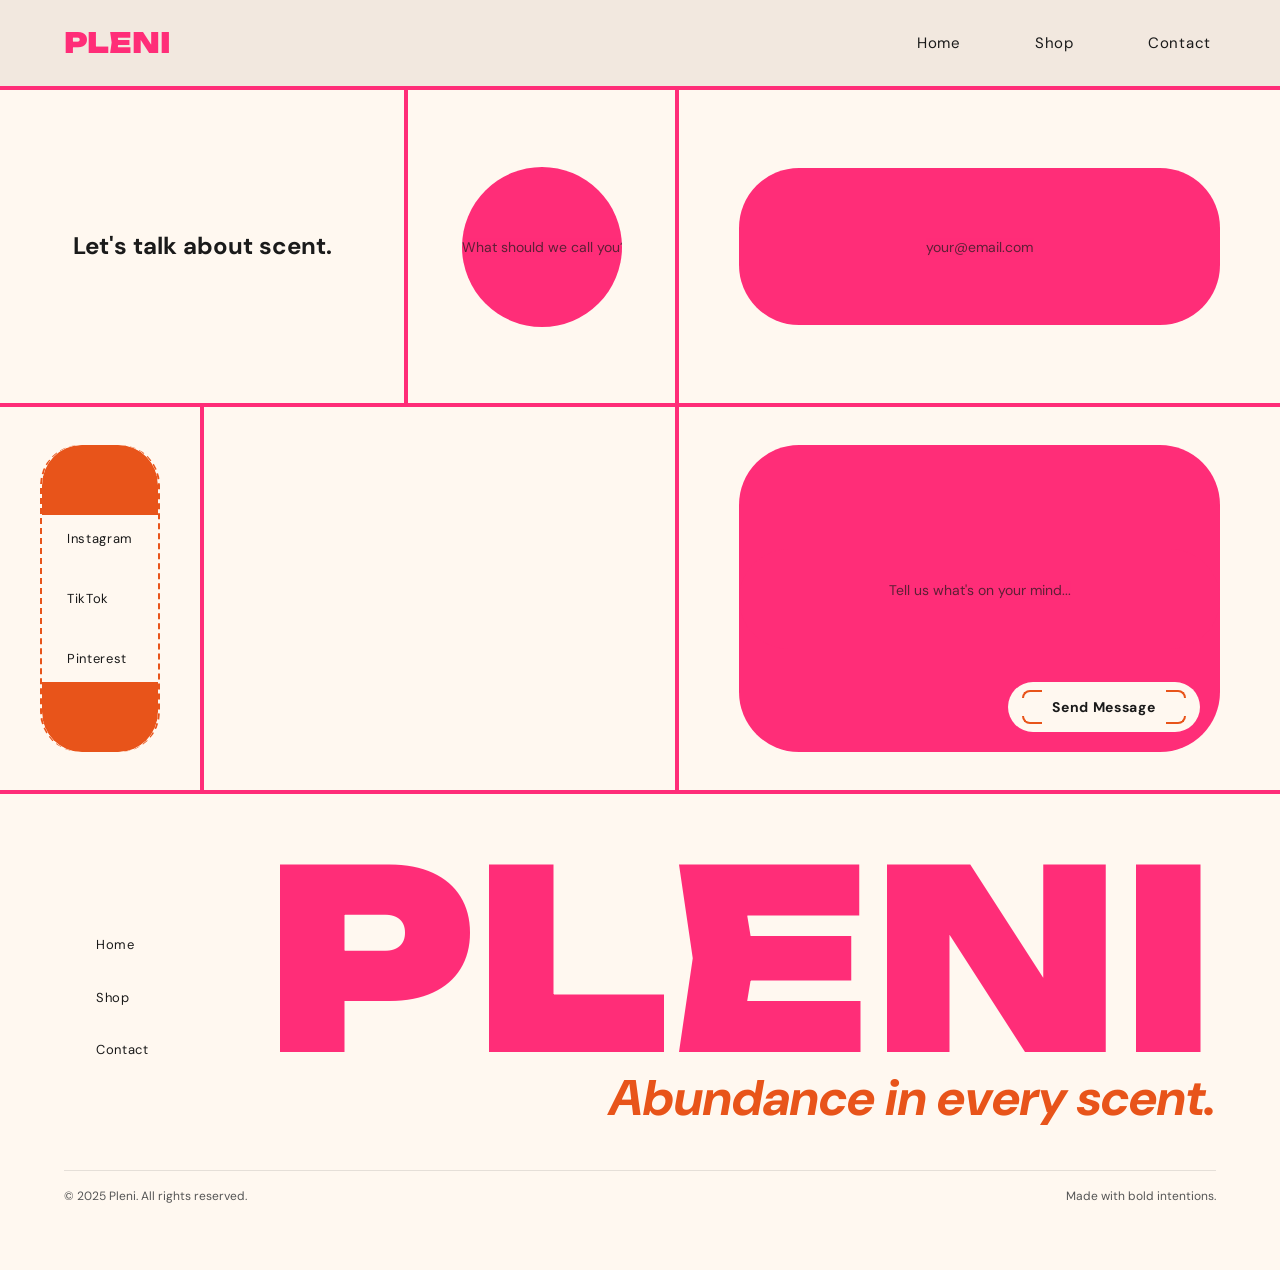
==== contact.html @ 1516bf95 "optimization fixes" ====
<!DOCTYPE html>
<html lang="en">
<head>
    <meta charset="UTF-8">
    <meta name="viewport" content="width=device-width, initial-scale=1.0">
    <title>Contact Page</title>
    <link rel="preload" href="/styles.css" as="style" onload="this.rel='stylesheet'">
    <link rel="preconnect" href="https://fonts.googleapis.com">
    <link rel="preconnect" href="https://fonts.gstatic.com" crossorigin>
    <link rel="stylesheet"
        href="https://fonts.googleapis.com/css2?family=Unbounded:wght@400;700;900&family=DM+Sans:wght@300;400;500;800&display=swap"
        media="print"
        onload="this.media='all'">
    <noscript>
        <link rel="stylesheet" href="https://fonts.googleapis.com/css2?family=Unbounded:wght@400;700;900&family=DM+Sans:wght@300;400;500;800&display=swap">
    </noscript>
</head>
<body>
    <nav class="navbar">
        <a href="#" class="nav__logo">PLENI</a>

        <ul class="nav__links">
            <li><a href="index.html" class="nav__link">
                    <span class="text-hover">Home</span>
                    <span class="text-original">Home</span>
                </a></li>
            <li><a href="shop.html" class="nav__link">
                    <span class="text-hover">Shop</span>
                    <span class="text-original">Shop</span>
                </a></li>
            <li><a href="contact.html" class="nav__link">
                    <span class="text-hover">Contact</span>
                    <span class="text-original">Contact</span>
                </a></li>
        </ul>
    </nav>

    <section class="contact-section" id="contact">
        <form class="form-grid">
            <h2 class="contact__title contact-grid-item">Let's talk about scent.</h2>
            <div class="form__group contact-grid-item" id="form-name">
                <input type="text" id="name" class="form__input" placeholder="What should we call you?" required>
            </div>

            <div class="form__group contact-grid-item" id="form-email">
                <input type="email" id="email" class="form__input" placeholder="your@email.com" required>
            </div>
            <div class="form__group contact-grid-item" id="form-message">
                <div class="contact-message-container">
                    <textarea id="message" class="form__textarea" placeholder="Tell us what's on your mind..." rows="5"
                        required></textarea>
                    <div class="btn-wrap">
                        <button type="submit" class="btn btn-primary">Send Message</button>
                        <span class="corner top-left"></span>
                        <span class="corner top-right"></span>
                        <span class="corner bottom-left"></span>
                        <span class="corner bottom-right"></span>
                    </div>
                </div>
            </div>

            <div class="contact-social contact-grid-item">
                <div class="social-links-container">
                    <div class="social-cap-top"></div>
                    <div class="social-links">
                        <a href="#" class="social-link">Instagram</a>
                        <a href="#" class="social-link">TikTok</a>
                        <a href="#" class="social-link">Pinterest</a>
                    </div>
                </div>
            </div>

            <div class="contact-extra extra2">

            </div>

        </form>
    </section>

    <footer id="footer">
        <div class="footer__inner">
            <div class="footer__links">
                <nav class="footer__nav">
                    <a href="index.html" class="footer__link">Home</a>
                    <a href="shop.html" class="footer__link">Shop</a>
                    <a href="contact.html" class="footer__link">Contact</a>
                </nav>

            </div>
            <div class="footer__logo-block">
                <div class="footer__logo">PLENI</div>
                <p class="footer__tagline">Abundance in every scent.</p>
            </div>
        </div>
        <div class="footer__bottom">
            <p class="footer__copy">© 2025 Pleni. All rights reserved.</p>
            <p class="footer__copy">Made with bold intentions.</p>
        </div>
    </footer>
    <script src="script.js"></script>
</body>
</html>
---- styles.css ----
/* variables */

:root {
  --primary-color: #FF2D78;
  /* buttons, highlights, accents */
  --secondary-color: #E8541A;
  /* eyebrow labels, hover states */
  --page-background: #FFF8F0;
  /* main site background */
  --page-background-alt: #F2E8DF;
  --white: #FFFFFF;
  --black: #000000;
  --body-text: #1A1A1A;
  /* all main text */
  --muted-text: #555555;
  /* subtitles, captions, placeholders */
  --heading-font: 'Unbounded', sans-serif;
  /* all headings and titles */
  --body-font: 'DM Sans', sans-serif;
  /* body text, labels, buttons */
  --spacing-sm: 16px;
  /* small gaps */
  --spacing-md: 32px;
  /* medium gaps */
  --spacing-lg: 64px;
  /* section padding */
  --spacing-xl: 120px;
  /* large section padding */
  --border: 4px solid var(--primary-color);
  /* consistent border style */
}

/* Reset and base styles */

*,
*::before,
*::after {
  margin: 0;
  padding: 0;
  box-sizing: border-box;
}

html,
body {
  overflow-x: hidden;
  max-width: 100%;
  -ms-overflow-style: none;
  scrollbar-width: none;
}

html {
  font-size: 16px;
  background-color: var(--page-background);
  color: var(--body-text);
  font-family: var(--body-font);
  line-height: 1.6;
  user-select: none;
  scroll-behavior: smooth;
}

body::-webkit-scrollbar { 
    display: none; 
}


/* Global styles */

.btn {
  font-family: var(--body-font);
  font-size: 14px;
  font-weight: 700;
  letter-spacing: 0.05em;
  border: none;
  cursor: pointer;
  transition: opacity 0.3s ease;
  border-radius: 2px;
  text-decoration: none;
  box-sizing: border-box;
  padding: 16px 36px;
  text-align: center;
}

.btn--primary {
  background-color: var(--primary-color);
  color: #ffffff;
}

.btn--ghost {
  background-color: transparent;
  color: var(--body-text);
  border: 2px solid var(--body-text);
}

.btn--primary:hover {
  color: var(--primary-color);
  background-color: var(--black);
}

.btn--ghost:hover {
  color: var(--secondary-color);
  border-color: var(--secondary-color);
}

/* Navbar styles */

.navbar {
  display: flex;
  align-items: center;
  justify-content: space-between;
  padding: var(--spacing-sm) var(--spacing-lg);
  position: fixed;
  top: 0;
  left: 0;
  width: 100%;
  background-color: var(--page-background);
  border-bottom: var(--border);
  z-index: 100;
  background-color: var(--page-background-alt);
}

.nav__links {
  display: flex;
  list-style: none;
  gap: var(--spacing-lg);
}

.nav__links li {
  display: flex;
}

.nav__link {
  font-family: var(--body-font);
  font-size: 15px;
  color: var(--body-text);
  text-decoration: none;
  letter-spacing: 0.05em;
  position: relative;
  overflow: hidden;
  display: inline-block;
  padding: 15px 5px 0 5px;
  margin-bottom: 15px;
}

.nav__link .text-original {
  display: block;
  transition: transform 0.3s ease;
}

.nav__link .text-hover {
  display: block;
  position: absolute;
  top: 5;
  left: 5px;
  transform: translateY(-200%);
  transition: transform 0.3s ease;
  font-weight: 800;
  color: var(--primary-color);
}

.nav__link:hover .text-original {
  transform: translateY(300%);
}

.nav__link:hover .text-hover {
  transform: translateY(0);
}

@keyframes shrinkLogo {
  from {
    font-size: 300px;
  }

  to {
    font-size: 28px;
  }
}

.nav__logo-home {
  font-family: var(--heading-font);
  font-weight: 900;
  color: var(--primary-color);
  text-decoration: none;
  line-height: 1;
  animation: shrinkLogo linear;
  animation-timeline: scroll();
  animation-range: 0px 272px;
  font-size: 28px;
}

.nav__logo {
  font-family: var(--heading-font);
  font-weight: 900;
  color: var(--primary-color);
  text-decoration: none;
  line-height: 1;
  font-size: 28px;
}

/* ======================================
    Home Page
======================================*/

/* hero section */

.hero-section {
  margin-top: 334px;
  height: 100vh;
  width: 100%;
  margin-left: auto;
  margin-right: auto;
  display: flex;
  align-items: flex-end;
  justify-content: space-around;
  scroll-margin-top: 400px;
  border-bottom: var(--border);
  position: relative;
}

.hero-section::before {
  content: '';
  position: absolute;
  top: 0;
  left: 0;
  right: 0;
  bottom: 0;
  background-image: url(/images/home-hero.jpeg);
  background-size: cover;
  background-position: center;
  filter: grayscale(100%);
  z-index: -1;
}

/* hero primary content */

.hero__text {
  display: flex;
  flex-direction: column;
  justify-content: center;
  gap: var(--spacing-sm);
  padding: var(--spacing-md);
  margin-bottom: var(--spacing-md);
}

.hero__title {
  font-family: var(--heading-font);
  font-weight: 400;
  font-size: 120px;
  color: var(--primary-color);
  line-height: 110%;
  margin-bottom: -10px;
  letter-spacing: -0.02em;
  opacity: 0;
  transform: translateY(30px);
  will-change: opacity, transform;
}

.hero-title-span {
  font-weight: 900;
}

.hero__subtitle {
  font-family: var(--body-font);
  font-size: 20px;
  color: var(--secondary-color);
  margin-bottom: 20px;
  line-height: 1.7;
  max-width: 450px;
  margin-top:50px;
}

.hero-button {
  margin-bottom: 100px;
  margin-left: -200px;
}

.hero-button .btn--primary {
  padding: 20px var(--spacing-lg);
  font-size: 24px;
  font-family: var(--heading-font);
  font-weight: 300;
  font-style: italic;
}

/* about section */

.about-section {
  display: flex;
  align-items: center;
  justify-content: space-between;
  border-bottom: var(--border);
  scroll-margin-top: 110px;
  padding: 100px 0;
  width: 100%;
  background-image: url(/images/about.webp);
  background-size: cover;
  background-position: center;
}

.about__visual {
  display: flex;
  align-items: stretch;
}

.about-side {
  display: flex;
  flex-direction: column;
  align-items: center;
  justify-content: center;
  padding: var(--spacing-md);
  border-top: var(--border);
  border-bottom: var(--border);
  border-right: var(--border);
  background-color: var(--page-background-alt);
}

.about-side__title {
  font-family: var(--heading-font);
  font-size: 64px;
  font-weight: 700;
  color: var(--primary-color);
  writing-mode: vertical-rl;
}



.about__content {
  display: flex;
  flex-direction: column;
  gap: var(--spacing-md);
  height: 600px;
  width: 700px;
  border-top: var(--border);
  border-bottom: var(--border);
  border-left: var(--border);
  padding-left: var(--spacing-lg);
  padding-top: var(--spacing-md);
  background-color: var(--page-background-alt);
}

.section__eyebrow {
  font-family: var(--body-font);
  font-size: 13px;
  color: var(--secondary-color);
  text-transform: uppercase;
  letter-spacing: 0.15em;
}

.about__title {
  font-family: var(--heading-font);
  font-size: 42px;
  font-weight: 700;
  color: var(--primary-color);
  line-height: 1.1;
  max-width: 500px;
}

.about__body {
  font-family: var(--body-font);
  font-size: 16px;
  color: var(--muted-text);
  line-height: 1.7;
  max-width: 480px;
}

.about__content :nth-child(3) {
  margin-bottom: -20px;
}

.about__body+.about__body {
  padding-top: var(--spacing-sm);
  border-top: 1px solid rgba(0, 0, 0, 0.06);
}


.about__values {
  list-style: none;
  display: flex;
  flex-direction: column;
  gap: var(--spacing-sm);
  margin-top: var(--spacing-sm);
}

.about__values li {
  font-family: var(--body-font);
  font-size: 15px;
  font-weight: 700;
  color: var(--body-text);
  text-transform: uppercase;
  letter-spacing: 0.1em;
  padding-left: var(--spacing-sm);
  border-left: 3px solid var(--primary-color);
}

/* separator */

.separator-lines {
  background-color: var(--page-background);
  background-size: 125% 100%;
  /* #DO NOT CHANGE A SINGLE DIGIT */
  width: 100%;
  height: 150px;
  background-image: repeating-linear-gradient(45deg,
      var(--secondary-color),
      var(--secondary-color) 1px,
      transparent 1px,
      transparent 12px);
  border-top: none;
  border-bottom: var(--border);
}

/* ═══════════════════════════════════════
   SUBSCRIBE
═══════════════════════════════════════ */

.subscribe-section {
  background-color: var(--page-background);
  padding: var(--spacing-xl) var(--spacing-lg);
  height: min-content;
}

.subscribe-inner {
  width: 900px;
  height: min-content;
  margin: 0 auto;
  border: var(--border);
  padding: var(--spacing-md) var(--spacing-lg);
  background-color: var(--white);
  text-align: center;
  display: flex;
  flex-direction: column;
  gap: var(--spacing-md);
}

.subscribe-title {
  font-family: var(--heading-font);
  font-size: 48px;
  font-weight: 900;
  color: var(--primary-color);
  text-transform: uppercase;
  letter-spacing: -0.02em;
  margin-bottom: -35px;
}

.subscribe-subtitle {
  font-family: var(--body-font);
  font-size: 13px;
  color: var(--secondary-color);
  text-transform: uppercase;
  letter-spacing: 0.15em;
  font-weight: 700;
  margin-bottom: 10px;  
}

.subscribe-form {
  display: flex;
}

.subscribe-input {
  flex: 1;
  background-color: var(--page-background);
  border: var(--border);
  border-right: none;
  padding: 20px var(--spacing-md);
  font-family: var(--heading-font);
  font-size: 16px;
  color: var(--primary-color);
  outline: none;
}

.subscribe-input::placeholder {
  color: var(--primary-color);
  opacity: 0.3;
}

.subscribe-form .btn--primary {
  padding: 20px var(--spacing-lg);
  font-size: 24px;
  font-family: var(--heading-font);
  font-weight: 300;
  font-style: italic;
}
.subscribe-form .btn--primary:hover{
  background-color: var(--secondary-color);
  color: var(--white);
}
/* footer */

footer {
  border-top: var(--border);
  padding: var(--spacing-lg);
}

.footer__inner {
  display: flex;
  justify-content: space-between;
  align-items: center;
}

.footer__logo-block {
  text-align: right;
}

.footer__logo {
  font-family: var(--heading-font);
  font-size: 250px;
  font-weight: 900;
  color: var(--primary-color);
  line-height: 0.8;
}

.footer__tagline {
  font-family: var(--body-font);
  font-size: 50px;
  color: var(--secondary-color);
  font-style: italic;
  font-weight: 800;
}

.footer__links {
  display: flex;
  gap: var(--spacing-xl);
  align-items: flex-start;
}

.footer__nav {
  display: flex;
  flex-direction: column;
  gap: var(--spacing-md);
  margin-left: var(--spacing-md);
}

.footer__link {
  font-family: var(--body-font);
  font-size: 13px;
  color: var(--body-text);
  text-decoration: none;
  letter-spacing: 0.05em;
  transition: color 0.3s ease;
}

.footer__link:hover {
  color: var(--secondary-color);
}

.footer__bottom {
  display: flex;
  justify-content: space-between;
  margin-top: var(--spacing-md);
  padding-top: var(--spacing-sm);
  border-top: 1px solid rgba(0, 0, 0, 0.1);
}

.footer__copy {
  font-family: var(--body-font);
  font-size: 12px;
  color: var(--muted-text);
}

/* ======================================
    Shop Page
======================================*/

/* shop hero section */

.shop-hero {
  height: 100vh;
  width: 100%;
  background-image: url('images/shop-hero.png');
  background-size: cover;
  background-position: center;
  display: flex;
  align-items: flex-end;
  justify-content: left;
  border-bottom: var(--border);
}


.shop-hero-text {
  font-family: var(--heading-font);
  font-size: 160px;
  font-weight: 900;
  color: var(--white);
  text-transform: uppercase;
  letter-spacing: -0.02em;
  line-height: 1em;
  margin: var(--spacing-lg);
}




/* ======================================
    Contact Page 
======================================*/


/* contact section */

.contact-section {
  height: 700px;
  scroll-margin-top: 110px;
  margin-top: 90px;
}

.form-grid {
  display: grid;
  grid-template-columns: 3fr 3fr 4fr 9fr;
  grid-template-rows: 9fr 11fr;
  height: 700px;
  background-color: var(--primary-color);
  gap: 4px;
}

.contact-grid-item {
  background-color: var(--page-background);
  display: flex;
  justify-content: center;
  align-items: center;
}

.contact__title {
  grid-column: 1 / 3;
}

#form-message {
  grid-column: 4;
  display: flex;
  flex-direction: column;
  align-items: center;
  justify-content: center;
  background-color: var(--page-background);
}

.contact-message-container {
  display: flex;
  flex-direction: column;
  align-items: flex-end;
  justify-content: center;
  background-color: var(--primary-color);
  width: 80%;
  height: 80%;
  border-radius: 60px;
  position: relative;
}

.form__input {
  background-color: var(--primary-color);
  border-radius: 50%;
  width: 60%;
  height: auto;
  aspect-ratio: 1 / 1;
  padding: 0;
  border: none;
  font-family: var(--body-font);
  font-size: 14px;
  color: var(--body-text);
  text-align: center;
  display: flex;
  align-items: center;
  justify-content: center;
}

.form__input::placeholder {
  color: var(--body-text);
  opacity: 0.7;
}

#email.form__input {
  width: 80%;
  height: 50%;
  aspect-ratio: unset;
  border-radius: 60px;
}

.form__input:-webkit-autofill,
.form__input:-webkit-autofill:hover,
.form__input:-webkit-autofill:focus {
  -webkit-box-shadow: 0 0 0px 1000px var(--primary-color) inset;
  -webkit-text-fill-color: var(--body-text);
}

.form__textarea {
  background-color: var(--primary-color);
  border-radius: 60px;
  width: 100%;
  height: 100px;
  border: none;
  font-family: var(--body-font);
  font-size: 14px;
  color: var(--body-text);
  text-align: center;
  padding: var(--spacing-md);
  resize: none;
  text-align: center;
}


.form__textarea::placeholder {
  color: var(--body-text);
  opacity: 0.7;
}

.form__textarea:-webkit-autofill,
.form__textarea:-webkit-autofill:hover,
.form__textarea:-webkit-autofill:focus {
  -webkit-box-shadow: 0 0 0px 1000px var(--primary-color) inset;
  -webkit-text-fill-color: var(--body-text);
}

.form__textarea:focus,
.form__input:focus {
  outline: none;
}

.contact-message-container .btn {
  background-color: var(--page-background);
  color: var(--body-text);
  border-radius: 60px;
  width: 100%;
}

.contact-message-container .btn:hover {
  opacity: 1;
}

.btn-wrap {
  position: relative;
  display: inline-block;
  bottom: 20px;
  right: 20px;
  position: absolute;
  width: 40%;
  border-radius: 60px;
}

.btn-wrap .corner {
  position: absolute;
  width: 20px;
  height: 8px;
  transition: all 0.3s ease;
}

.btn-wrap .top-left {
  top: 8px;
  left: 14px;
  border-top: 2px solid var(--secondary-color);
  border-left: 2px solid var(--secondary-color);
}

.btn-wrap .top-right {
  top: 8px;
  right: 14px;
  border-top: 2px solid var(--secondary-color);
  border-right: 2px solid var(--secondary-color);
}

.btn-wrap .bottom-left {
  bottom: 8px;
  left: 14px;
  border-bottom: 2px solid var(--secondary-color);
  border-left: 2px solid var(--secondary-color);
}

.btn-wrap .bottom-right {
  bottom: 8px;
  right: 14px;
  border-bottom: 2px solid var(--secondary-color);
  border-right: 2px solid var(--secondary-color);
}

.btn-wrap .top-left {
  border-radius: 60px 0 0 0;
}

.btn-wrap .top-right {
  border-radius: 0 60px 0 0;
}

.btn-wrap .bottom-left {
  border-radius: 0 0 0 60px;
}

.btn-wrap .bottom-right {
  border-radius: 0 0 60px 0;
}

.btn-wrap:hover .corner {
  width: 50px;
  height: 12px;
}

.contact-social {
  grid-area: 2 / 1 / 3 / 2;
}

.social-links-container {
  border-right: 2px dashed var(--secondary-color);
  border-left: 2px dashed var(--secondary-color);
  border-radius: 40px;
  width: 60%;
  height: 80%;
  display: flex;
  justify-content: center;
  align-items: center;
  position: relative;
  overflow: hidden;
}


.social-links-container::before {
  content: '';
  position: absolute;
  top: 0;
  left: 0;
  width: 100%;
  height: 70px;
  background-color: var(--secondary-color);
  border-radius: 40px 40px 0 0;
}

.social-links-container::after {
  content: '';
  position: absolute;
  bottom: 0;
  left: 0;
  width: 100%;
  height: 70px;
  background-color: var(--secondary-color);
  border-radius: 0 0 40px 40px;
}

.social-links {
  display: flex;
  flex-direction: column;
  line-height: 60px;
  position: relative;
  z-index: 1;
}

.social-link {
  font-family: var(--body-font);
  font-size: 13px;
  color: var(--body-text);
  text-decoration: none;
  letter-spacing: 0.05em;
  transition: color 0.3s ease;
}

.social-link:hover {
  color: var(--secondary-color)
}

.extra2 {
  grid-area: 2 / 2 / 3 / 4;
  background-color: var(--page-background);
}
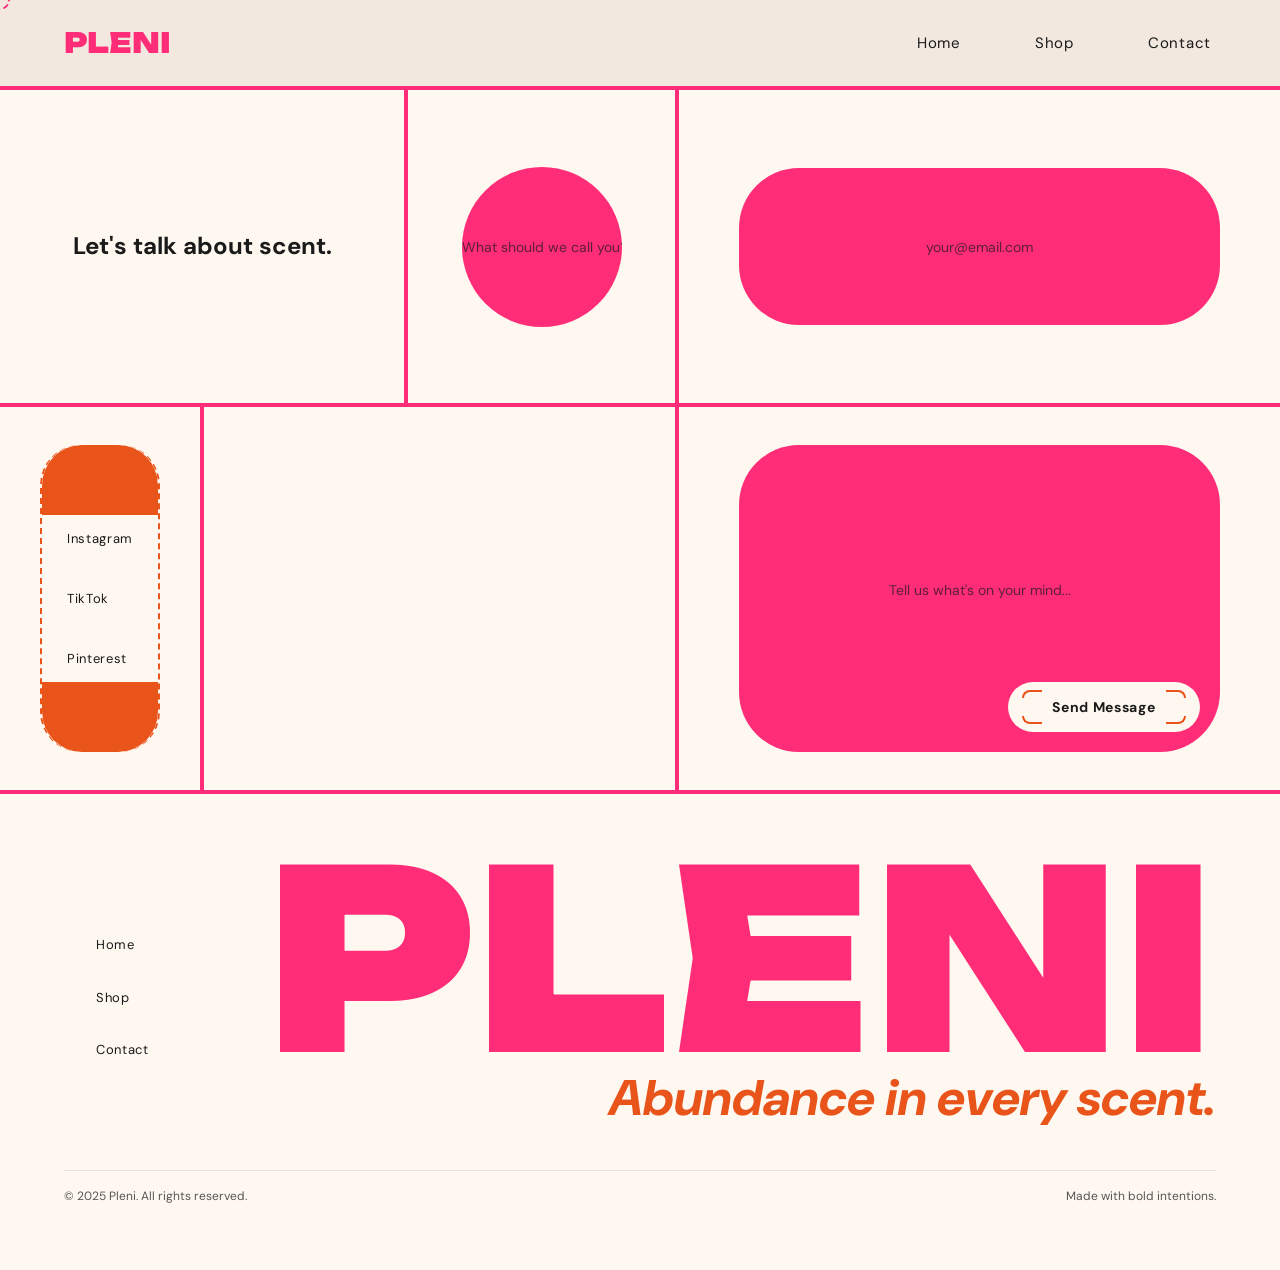
==== commit 139cf991: "hero redo + added custom cursor" ====
--- a/contact.html
+++ b/contact.html
@@ -4,7 +4,7 @@
     <meta charset="UTF-8">
     <meta name="viewport" content="width=device-width, initial-scale=1.0">
     <title>Contact Page</title>
-    <link rel="preload" href="/styles.css" as="style" onload="this.rel='stylesheet'">
+    <link rel="stylesheet" href="styles.css">
     <link rel="preconnect" href="https://fonts.googleapis.com">
     <link rel="preconnect" href="https://fonts.gstatic.com" crossorigin>
     <link rel="stylesheet"
@@ -17,7 +17,7 @@
 </head>
 <body>
     <nav class="navbar">
-        <a href="#" class="nav__logo">PLENI</a>
+        <a href="index.html" class="nav__logo">PLENI</a>
 
         <ul class="nav__links">
             <li><a href="index.html" class="nav__link">
@@ -34,6 +34,8 @@
                 </a></li>
         </ul>
     </nav>
+
+    <div class="cursor"></div>
 
     <section class="contact-section" id="contact">
         <form class="form-grid">
--- a/styles.css
+++ b/styles.css
@@ -40,6 +40,10 @@
   box-sizing: border-box;
 }
 
+* , *:hover, button, a, input, label {
+  cursor: none !important;
+}
+
 html,
 body {
   overflow-x: hidden;
@@ -58,12 +62,30 @@
   scroll-behavior: smooth;
 }
 
-body::-webkit-scrollbar { 
-    display: none; 
+body::-webkit-scrollbar {
+  display: none;
 }
 
 
 /* Global styles */
+
+.cursor {
+  width: 20px;
+  height: 20px;
+  border-radius: 50%;
+  border: 2px dashed var(--primary-color);
+  background: transparent; /* hollow */
+  position: fixed;
+  pointer-events: none; 
+  z-index: 9999;
+  transform: translate(-50%, -50%);
+  transition: background-color 0.3s ease, border-color 0.3s ease, width 0.2s ease, height 0.2s ease;
+}
+
+.cursor.hovering {
+  width: 40px;
+  height: 40px;
+}
 
 .btn {
   font-family: var(--body-font);
@@ -82,7 +104,7 @@
 
 .btn--primary {
   background-color: var(--primary-color);
-  color: #ffffff;
+  color: var(--page-background-alt);
 }
 
 .btn--ghost {
@@ -93,7 +115,7 @@
 
 .btn--primary:hover {
   color: var(--primary-color);
-  background-color: var(--black);
+  background-color: var(--body-text);
 }
 
 .btn--ghost:hover {
@@ -206,11 +228,10 @@
   margin-top: 334px;
   height: 100vh;
   width: 100%;
-  margin-left: auto;
-  margin-right: auto;
+  padding: 0 var(--spacing-lg);
   display: flex;
   align-items: flex-end;
-  justify-content: space-around;
+  justify-content: space-between;
   scroll-margin-top: 400px;
   border-bottom: var(--border);
   position: relative;
@@ -226,8 +247,33 @@
   background-image: url(/images/home-hero.jpeg);
   background-size: cover;
   background-position: center;
-  filter: grayscale(100%);
+  filter: grayscale(40%);
   z-index: -1;
+}
+
+.hero-bg {
+  position: absolute; 
+  inset: 0; 
+  display: flex;
+  z-index: 0;
+}
+
+.hero-bg-left {
+  flex: 65%;
+  background-color: var(--body-text);
+  border-right: var(--border);
+  border-right-width: 2px;
+}
+
+.hero-bg-right {
+  flex: 35%;
+  overflow: hidden;
+}
+
+.hero-bg-right img {
+  width: 100%;
+  height: 100%;
+  object-fit: cover;
 }
 
 /* hero primary content */
@@ -239,13 +285,14 @@
   gap: var(--spacing-sm);
   padding: var(--spacing-md);
   margin-bottom: var(--spacing-md);
+  z-index: 1;
 }
 
 .hero__title {
   font-family: var(--heading-font);
   font-weight: 400;
-  font-size: 120px;
-  color: var(--primary-color);
+  font-size: 100px;
+  color: var(--page-background-alt);
   line-height: 110%;
   margin-bottom: -10px;
   letter-spacing: -0.02em;
@@ -258,19 +305,24 @@
   font-weight: 900;
 }
 
+#hero-dot {
+  color: var(--secondary-color);
+  margin-left: -20px;
+}
+
 .hero__subtitle {
   font-family: var(--body-font);
-  font-size: 20px;
-  color: var(--secondary-color);
+  font-size: 16px;
+  color: var(--primary-color);
   margin-bottom: 20px;
-  line-height: 1.7;
+  line-height: 1;
   max-width: 450px;
-  margin-top:50px;
 }
 
 .hero-button {
   margin-bottom: 100px;
   margin-left: -200px;
+  z-index: 1;
 }
 
 .hero-button .btn--primary {
@@ -310,7 +362,7 @@
   border-top: var(--border);
   border-bottom: var(--border);
   border-right: var(--border);
-  background-color: var(--page-background-alt);
+  background-color: var(--page-background);
 }
 
 .about-side__title {
@@ -326,15 +378,15 @@
 .about__content {
   display: flex;
   flex-direction: column;
+  justify-content: center;
   gap: var(--spacing-md);
-  height: 600px;
+  height: 570px;
   width: 700px;
   border-top: var(--border);
   border-bottom: var(--border);
   border-left: var(--border);
   padding-left: var(--spacing-lg);
-  padding-top: var(--spacing-md);
-  background-color: var(--page-background-alt);
+  background-color: var(--page-background);
 }
 
 .section__eyebrow {
@@ -371,88 +423,248 @@
   border-top: 1px solid rgba(0, 0, 0, 0.06);
 }
 
-
-.about__values {
-  list-style: none;
+/* home shop */
+
+.home-shop-section {
+  height: fit-content;
+  margin: var(--spacing-xl) var(--spacing-md);
+}
+
+.shop-home-head_container {
+  margin-bottom: var(--spacing-lg);
+}
+
+.shop-home_header {
+  display: flex;
+  justify-content: space-between;
+  align-items: baseline;
+  padding: 0 var(--spacing-md);
+  text-align: center;
+}
+
+.home-shop_sperator {
+  border: none;
+  height: 5px;
+  border-style: solid;
+  border-radius: 5px;
+  padding: 0 var(--spacing-md);
+  color: var(--primary-color);
+  width: 100%;
+}
+
+.collection-header {
+  font-family: var(--heading-font);
+  font-size: var(--spacing-lg);
+  font-weight: 900;
+  color: var(--primary-color);
+}
+
+.collection-volume {
+  font-family: var(--body-font);
+  font-size: var(--spacing-md);
+  font-weight: 700;
+  color: var(--secondary-color);
+}
+
+/*shop-home grid*/
+.collection-grid {
+  display: grid;
+  grid-template-columns: 3fr 2fr;
+  grid-template-rows: 1fr 1fr;
+  gap: var(--spacing-md);
+  height: auto;
+}
+
+/*left grid*/
+.left-grid {
+  border: 6px solid var(--primary-color);
+  padding: var(--spacing-md) var(--spacing-lg);
+  grid-row: span 2;
+}
+
+.best-seller {
+  color: var(--page-background);
+  background-color: var(--secondary-color);
+  width: 20%;
+  text-align: center;
+}
+
+.left-grid_title {
+  font-family: var(--heading-font);
+  font-size: var(--spacing-lg);
+  font-weight: 900;
+  color: var(--primary-color);
+}
+
+.left-grid_image {
+  width: 100%;
+  height: 100%;
+  filter: grayscale(100%);
+  display: block;
+}
+
+.img-wrapper {
+  overflow: hidden;
+  border: var(--border);
+}
+
+.left-grid_description {
+  display: flex;
+  flex-direction: row;
+  justify-content: space-between;
+  margin-top: var(--spacing-md);
+}
+
+.left-grid_desc_title {
+  color: var(--primary-color);
+  font-family: var(--heading-font);
+  font-size: var(--spacing-sm);
+  font-weight: 400;
+  width: 70%;
+}
+
+.left-grid_price {
+  font-family: var(--heading-font);
+  font-size: var(--spacing-md);
+  font-weight: 700;
+  color: var(--primary-color);
+}
+
+.left-grid:hover {
+  background-color: var(--primary-color);
+
+  .left-grid_image {
+    filter: grayscale(0%);
+  }
+
+  .left-grid_title,
+  .left-grid_desc_title,
+  .left-grid_price {
+    color: var(--white)
+  }
+}
+
+/* Right grid specific layout */
+.right-grid {
+  border: var(--border);
+  padding: var(--spacing-sm) var(--spacing-md);
+  display: flex;
+  flex-direction: row;
+  align-items: stretch;
+  gap: var(--spacing-md);
+}
+
+.right-grid .img-wrapper {
+  flex: 0 0 35%;
+  overflow: hidden;
+  border: var(--border);
+  display: flex;
+  min-height: 0;
+}
+
+.right-grid_image {
+  width: 100%;
+  height: 100%;
+  object-fit: cover;
+  filter: grayscale(100%);
+  display: block;
+}
+
+.right-grid_desc {
   display: flex;
   flex-direction: column;
-  gap: var(--spacing-sm);
-  margin-top: var(--spacing-sm);
-}
-
-.about__values li {
-  font-family: var(--body-font);
-  font-size: 15px;
+  justify-content: center;
+  flex: 1;
+}
+
+.right-grid_title {
+  font-family: var(--heading-font);
+  font-size: 24px;
   font-weight: 700;
-  color: var(--body-text);
-  text-transform: uppercase;
-  letter-spacing: 0.1em;
-  padding-left: var(--spacing-sm);
-  border-left: 3px solid var(--primary-color);
-}
-
-/* separator */
-
-.separator-lines {
-  background-color: var(--page-background);
-  background-size: 125% 100%;
-  /* #DO NOT CHANGE A SINGLE DIGIT */
-  width: 100%;
-  height: 150px;
-  background-image: repeating-linear-gradient(45deg,
-      var(--secondary-color),
-      var(--secondary-color) 1px,
-      transparent 1px,
-      transparent 12px);
-  border-top: none;
-  border-bottom: var(--border);
+  color: var(--primary-color);
+  line-height: 1.1;
+  margin-bottom: 8px;
+}
+
+.right-grid_body {
+  color: var(--primary-color);
+  font-family: var(--body-font);
+  font-size: 14px;
+  line-height: 1.4;
+  margin-bottom: 12px;
+}
+
+.right-grid_price {
+  font-family: var(--heading-font);
+  font-size: 24px;
+  font-weight: 900;
+  color: var(--primary-color);
+}
+
+.right-grid:hover {
+  background-color: var(--primary-color);
+
+  .right-grid_image {
+    filter: grayscale(0%);
+  }
+
+  .right-grid_title,
+  .right-grid_body,
+  .right-grid_price {
+    color: var(--white);
+  }
+}
+
+.right-grid_top:hover {
+  background-color: var(--secondary-color);
+
+  .right-grid_image {
+    filter: grayscale(0%);
+  }
+
+  .right-grid_title,
+  .right-grid_body,
+  .right-grid_price {
+    color: var(--white);
+  }
+}
+
+.card-link {
+  text-decoration: none;
+  color: inherit; 
+  display: contents;
 }
 
 /* ═══════════════════════════════════════
    SUBSCRIBE
 ═══════════════════════════════════════ */
 
-.subscribe-section {
-  background-color: var(--page-background);
+.subscribe-section{
+  border-top: var(--border);
   padding: var(--spacing-xl) var(--spacing-lg);
-  height: min-content;
-}
-
-.subscribe-inner {
-  width: 900px;
-  height: min-content;
-  margin: 0 auto;
-  border: var(--border);
-  padding: var(--spacing-md) var(--spacing-lg);
-  background-color: var(--white);
-  text-align: center;
-  display: flex;
-  flex-direction: column;
-  gap: var(--spacing-md);
-}
-
-.subscribe-title {
-  font-family: var(--heading-font);
-  font-size: 48px;
+  background-color: var(--page-background-alt);
+}
+.subscribe-section h1{
+  font-family: var(--heading-font);
+  font-size: var(--spacing-xl);
   font-weight: 900;
   color: var(--primary-color);
   text-transform: uppercase;
   letter-spacing: -0.02em;
-  margin-bottom: -35px;
-}
-
-.subscribe-subtitle {
-  font-family: var(--body-font);
-  font-size: 13px;
+  line-height: 1em;
+  
+  align-items: center;
+  text-align: center;
+}
+.subscribe-section p{
+font-family: var(--body-font);
+  font-size: 2rem;
   color: var(--secondary-color);
   text-transform: uppercase;
-  letter-spacing: 0.15em;
-  font-weight: 700;
-  margin-bottom: 10px;  
-}
-
-.subscribe-form {
-  display: flex;
+  font-style: italic;
+  align-items: center;
+  text-align: center;
+  margin: var(--spacing-lg) 0;
 }
 
 .subscribe-input {
@@ -472,17 +684,25 @@
   opacity: 0.3;
 }
 
+.subscribe-form {
+  display: flex;
+  width: 80%;
+  align-items: center;
+  margin: auto;
+  margin-bottom: var(--spacing-lg);
+}
+
 .subscribe-form .btn--primary {
   padding: 20px var(--spacing-lg);
   font-size: 24px;
   font-family: var(--heading-font);
   font-weight: 300;
   font-style: italic;
-}
-.subscribe-form .btn--primary:hover{
-  background-color: var(--secondary-color);
-  color: var(--white);
-}
+  transition: background-color 0.3s;
+  transition-delay: 1ms;
+  margin-left: -5px;
+}
+
 /* footer */
 
 footer {
@@ -586,7 +806,75 @@
   margin: var(--spacing-lg);
 }
 
-
+/* ═══════════════════════════════════════
+   shop - SUBSCRIBE
+═══════════════════════════════════════ */
+
+.shop-subscribe-section {
+  background-color: var(--page-background);
+  padding: var(--spacing-xl) var(--spacing-lg);
+}
+
+.shop-subscribe-inner {
+  max-width: 800px;
+  margin: 0 auto;
+  border: var(--border);
+  padding: var(--spacing-md) var(--spacing-lg);
+  background-color: var(--white);
+  text-align: center;
+  display: flex;
+  flex-direction: column;
+  gap: var(--spacing-md);
+}
+
+.shop-subscribe-title {
+  font-family: var(--heading-font);
+  font-size: 48px;
+  font-weight: 900;
+  color: var(--primary-color);
+  text-transform: uppercase;
+  letter-spacing: -0.02em;
+  margin-bottom: -40px;
+}
+
+.shop-subscribe-subtitle {
+  font-family: var(--body-font);
+  font-size: 13px;
+  color: var(--secondary-color);
+  text-transform: uppercase;
+  letter-spacing: 0.15em;
+  font-weight: 700;
+}
+
+.shop-subscribe-form {
+  display: flex;
+}
+
+.shop-subscribe-input {
+  flex: 1;
+  background-color: var(--page-background);
+  border: var(--border);
+  border-right: none;
+  padding: 20px var(--spacing-md);
+  font-family: var(--heading-font);
+  font-size: 16px;
+  color: var(--primary-color);
+  outline: none;
+}
+
+.shop-subscribe-input::placeholder {
+  color: var(--primary-color);
+  opacity: 0.3;
+}
+
+.shop-subscribe-form .btn--primary {
+  border-radius: 0;
+  padding: 20px var(--spacing-lg);
+  font-size: 24px;
+  font-family: var(--heading-font);
+  font-weight: 300;
+  font-style: italic;
+}
 
 
 /* ======================================
@@ -853,4 +1141,4 @@
 .extra2 {
   grid-area: 2 / 2 / 3 / 4;
   background-color: var(--page-background);
-}+}
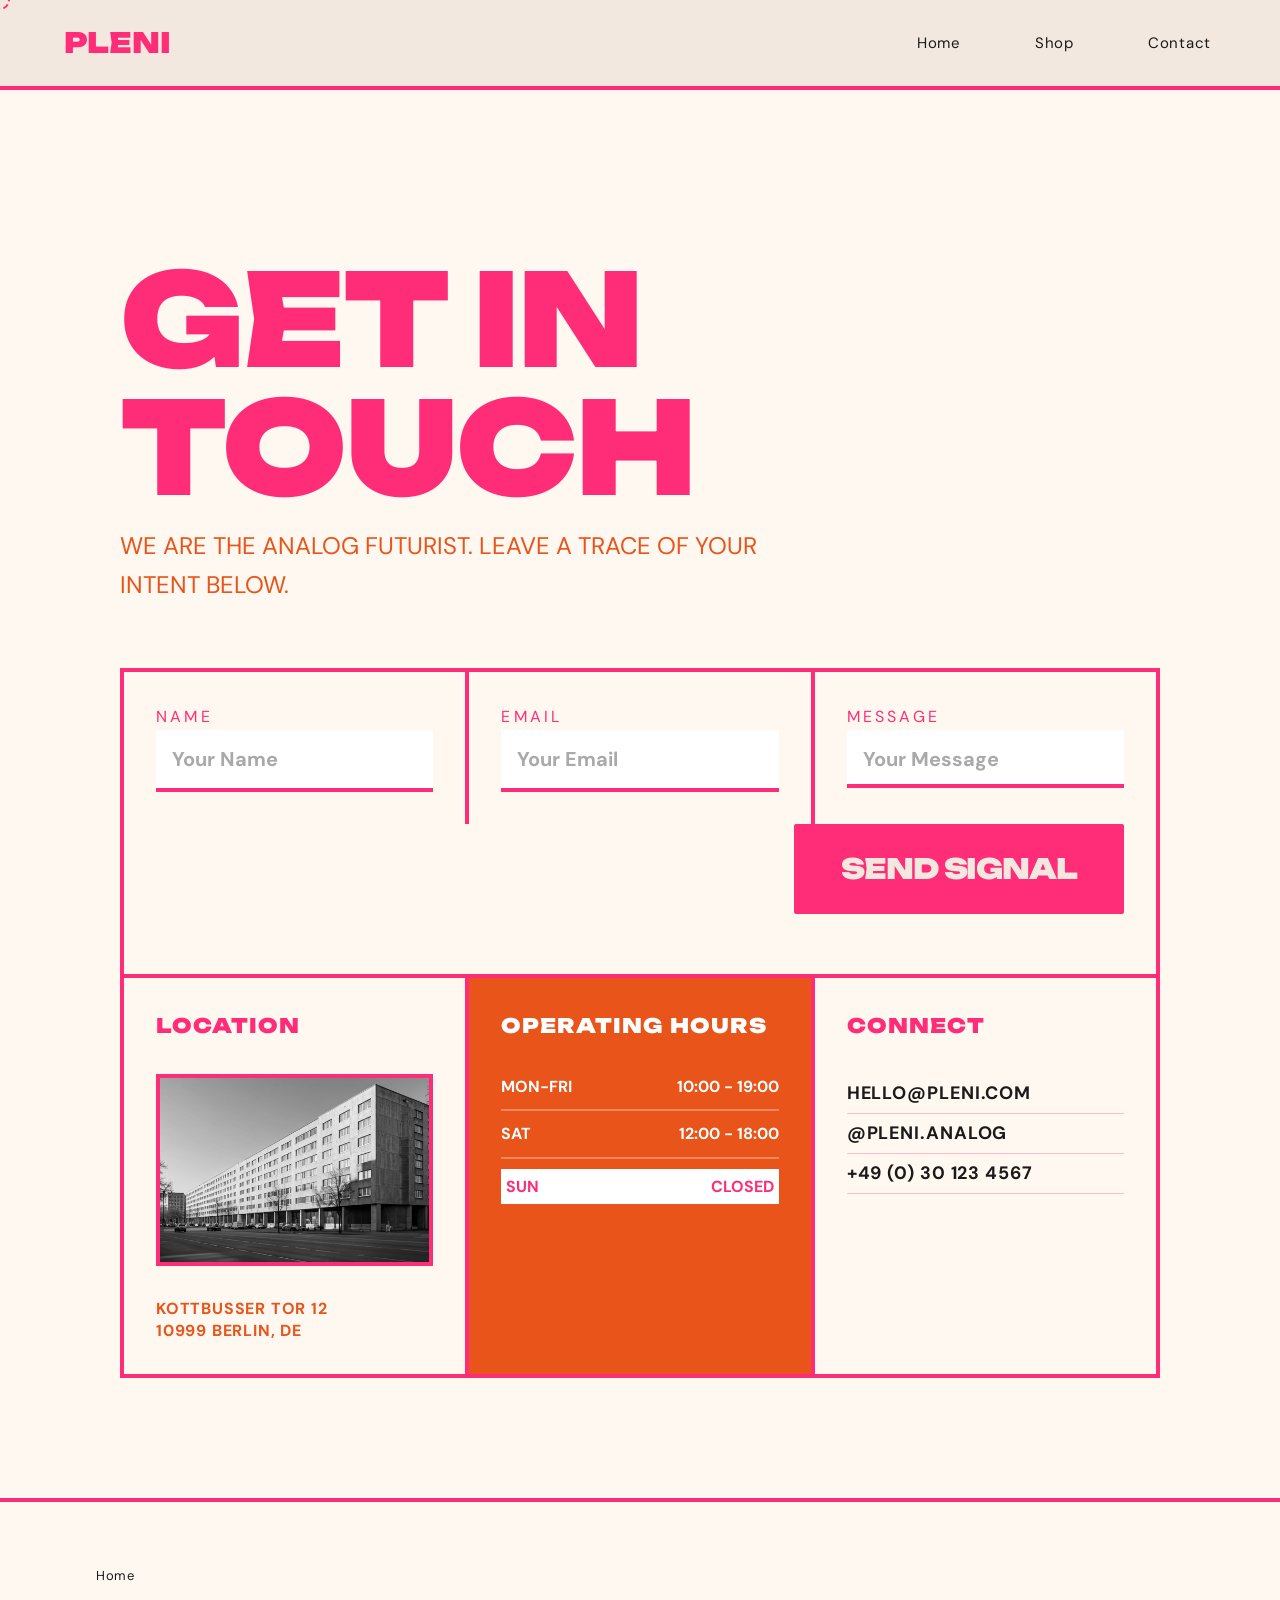
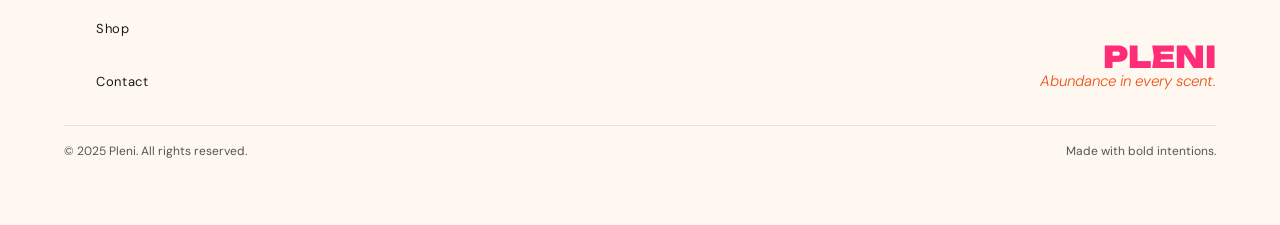
==== commit 8491dbce: "NEW Contact page + cursor colors fixed" ====
--- a/contact.html
+++ b/contact.html
@@ -37,46 +37,72 @@
 
     <div class="cursor"></div>
 
-    <section class="contact-section" id="contact">
-        <form class="form-grid">
-            <h2 class="contact__title contact-grid-item">Let's talk about scent.</h2>
-            <div class="form__group contact-grid-item" id="form-name">
-                <input type="text" id="name" class="form__input" placeholder="What should we call you?" required>
+    <section class="contact-hero-section" data-cursor="var(--body-text)">
+        <div>
+            <h1>GET IN <br>TOUCH</h1>
+            <p>WE ARE THE ANALOG FUTURIST. LEAVE A TRACE OF YOUR INTENT BELOW.</p>
+        </div>
+    </section>
+
+    <section class="contact-form-section" data-cursor="var(--primary-color)">
+        <form action="index.html">
+            <div class="contact-form-input">
+                <div>
+                    <label for="name">Name</label>                
+                    <input type="text" id="name" name="name" placeholder="Your Name" required>
+                </div>
+                <div>
+                    <label for="email">Email</label>
+                    <input type="email" id="email" name="email" placeholder="Your Email" required>
+                </div>
+                <div>
+                    <label for="message">Message</label>
+                    <textarea id="message" name="message" placeholder="Your Message" required></textarea>
+                </div>
             </div>
-
-            <div class="form__group contact-grid-item" id="form-email">
-                <input type="email" id="email" class="form__input" placeholder="your@email.com" required>
+            <div class="contact-form-button">
+                <button type="submit" class="btn btn--primary">SEND SIGNAL</button>
             </div>
-            <div class="form__group contact-grid-item" id="form-message">
-                <div class="contact-message-container">
-                    <textarea id="message" class="form__textarea" placeholder="Tell us what's on your mind..." rows="5"
-                        required></textarea>
-                    <div class="btn-wrap">
-                        <button type="submit" class="btn btn-primary">Send Message</button>
-                        <span class="corner top-left"></span>
-                        <span class="corner top-right"></span>
-                        <span class="corner bottom-left"></span>
-                        <span class="corner bottom-right"></span>
+        </form>
+    </section>
+    <section class="contact-info-section" data-cursor="var(--body-text)">
+        <div class="contact-info-container">
+            <div class="contact-info-column contact-location">
+                <h2>LOCATION</h2>
+                <div class="location-image">
+                    <img src="/images/contact-pic.png" alt="Pleni Location">
+                </div>
+                <div class="location-address">
+                    <p>KOTTBUSSER TOR 12</p>
+                    <p>10999 BERLIN, DE</p>
+                </div>
+            </div>
+            <div class="contact-info-column contact-hours">
+                <h2>OPERATING HOURS</h2>
+                <div class="hours-content">
+                    <div class="hours-row">
+                        <span>MON-FRI</span>
+                        <span>10:00 - 19:00</span>
+                    </div>
+                    <div class="hours-row">
+                        <span>SAT</span>
+                        <span>12:00 - 18:00</span>
+                    </div>
+                    <div class="hours-row closed">
+                        <span>SUN</span>
+                        <span>CLOSED</span>
                     </div>
                 </div>
             </div>
-
-            <div class="contact-social contact-grid-item">
-                <div class="social-links-container">
-                    <div class="social-cap-top"></div>
-                    <div class="social-links">
-                        <a href="#" class="social-link">Instagram</a>
-                        <a href="#" class="social-link">TikTok</a>
-                        <a href="#" class="social-link">Pinterest</a>
-                    </div>
+            <div class="contact-info-column contact-connect">
+                <h2>CONNECT</h2>
+                <div class="connect-info">
+                    <p><strong>HELLO@PLENI.COM</strong></p>
+                    <p><strong>@PLENI.ANALOG</strong></p>
+                    <p><strong>+49 (0) 30 123 4567</strong></p>
                 </div>
             </div>
-
-            <div class="contact-extra extra2">
-
-            </div>
-
-        </form>
+        </div>
     </section>
 
     <footer id="footer">
--- a/styles.css
+++ b/styles.css
@@ -80,6 +80,12 @@
   z-index: 9999;
   transform: translate(-50%, -50%);
   transition: background-color 0.3s ease, border-color 0.3s ease, width 0.2s ease, height 0.2s ease;
+  animation: spin 4s linear infinite;
+}
+
+@keyframes spin {
+  from { transform: translate(-50%, -50%) rotate(0deg); }
+  to { transform: translate(-50%, -50%) rotate(360deg); }
 }
 
 .cursor.hovering {
@@ -282,9 +288,10 @@
   display: flex;
   flex-direction: column;
   justify-content: center;
+  align-self: center;
   gap: var(--spacing-sm);
   padding: var(--spacing-md);
-  margin-bottom: var(--spacing-md);
+  margin-bottom: -200px;
   z-index: 1;
 }
 
@@ -713,7 +720,7 @@
 .footer__inner {
   display: flex;
   justify-content: space-between;
-  align-items: center;
+  align-items: flex-end;
 }
 
 .footer__logo-block {
@@ -722,7 +729,7 @@
 
 .footer__logo {
   font-family: var(--heading-font);
-  font-size: 250px;
+  font-size: 30px;
   font-weight: 900;
   color: var(--primary-color);
   line-height: 0.8;
@@ -730,10 +737,10 @@
 
 .footer__tagline {
   font-family: var(--body-font);
-  font-size: 50px;
+  font-size: 15px;
   color: var(--secondary-color);
   font-style: italic;
-  font-weight: 800;
+  font-weight: 300;
 }
 
 .footer__links {
@@ -806,6 +813,110 @@
   margin: var(--spacing-lg);
 }
 
+/* shop collection section */
+
+.shop-collection-container {
+  padding: var(--spacing-xl) var(--spacing-md);
+  border-bottom: var(--border);
+}
+
+.collection-content{
+  display: grid;
+  grid-template-columns: repeat(3, 1fr);
+ 
+}
+
+.shop-collection-container .collection-header {
+  display: flex;
+  justify-content: space-between;
+  align-items: center;
+  border-bottom: var(--border);
+  margin-bottom: var(--spacing-lg);
+}
+
+.shop-collection-container .collection-header  h1{
+  font-size: 28px;
+}
+
+.shop-collection-container .collection-header  p{
+  font-size: 15px;
+  font-weight: 300;
+  color: var(--secondary-color);
+  font-style: italic;
+}
+
+.collection-item {
+  position: relative;
+  overflow: hidden; 
+  border: var(--border);
+}
+
+.collection-img{ 
+  object-fit: cover;
+  display: block; 
+  filter: grayscale(100%);
+  height: 100%;
+}
+
+.collection-item:hover .collection-img {
+  filter: grayscale(0%);
+}
+
+.img-header{
+  position: absolute;
+  transform: none; 
+  top: var(--spacing-md); 
+  left: var(--spacing-md); 
+  background-color: var(--page-background);
+  font-family: var(--heading-font);
+  font-size: 2rem; 
+  width: min-content;
+  font-weight: 900;
+  color: var(--primary-color);
+  margin: 0;
+  z-index: 10;
+  text-align: center;
+}
+
+
+.item-action-bar {
+    position: absolute;
+    bottom: 0;
+    left: 0;
+    width: 100%;
+    height: 90px;
+    background-color: var(--page-background);
+    border: var(--border); 
+    border-left: 0;
+    color: var(--secondary-color);
+    display: flex;
+    justify-content: space-between;
+    align-items: center;
+    transform: translateY(100%);
+    transition: transform 0.2s ease-in-out;
+}
+
+/* The hover trigger */
+.collection-item:hover .item-action-bar {
+    /* Slide it back up to its natural resting place at the bottom */
+    transform: translateY(0px);
+}
+
+/* Typography for the price */
+.item-price {
+    font-family: var(--heading-font);
+    padding: var(--spacing-sm);
+    font-size: 24px;
+    font-weight: 900;
+    color: var(--secondary-color);
+}
+
+/* Tweak your existing button to fit better inside the bar */
+.add-to-cart-btn {
+    height: 100%;
+    border-radius: 0;;
+}
+
 /* ═══════════════════════════════════════
    shop - SUBSCRIBE
 ═══════════════════════════════════════ */
@@ -813,6 +924,7 @@
 .shop-subscribe-section {
   background-color: var(--page-background);
   padding: var(--spacing-xl) var(--spacing-lg);
+ 
 }
 
 .shop-subscribe-inner {
@@ -884,261 +996,247 @@
 
 /* contact section */
 
-.contact-section {
-  height: 700px;
-  scroll-margin-top: 110px;
-  margin-top: 90px;
-}
-
-.form-grid {
-  display: grid;
-  grid-template-columns: 3fr 3fr 4fr 9fr;
-  grid-template-rows: 9fr 11fr;
-  height: 700px;
+.contact-hero-section {
+  height: 60vh;
+  display: flex;
+  flex-direction: column;
+  justify-content: flex-end;
+  margin: var(--spacing-lg) var(--spacing-xl);
+}
+
+.contact-hero-section h1 {
+  font-family: var(--heading-font);
+  font-size: 128px;
+  font-weight: 900;
+  color: var(--primary-color);
+  text-transform: uppercase;
+  letter-spacing: -0.02em;
+  line-height: 1em;
+}
+
+.contact-hero-section p {
+  font-family: var(--body-font);
+  font-size: 24px;
+  color: var(--secondary-color);
+  text-transform: uppercase;
+  margin-top: var(--spacing-sm);
+}
+
+.contact-hero-section div {
+  max-width: 700px;
+}
+
+.contact-form-section {
+  margin: 0 var(--spacing-xl);
+}
+
+.contact-form-section label {
+  font-family: var(--body-font);
+  color: var(--primary-color);
+  letter-spacing: 0.2em;
+  text-transform: uppercase;
+}
+
+.contact-form-section form {
+  width: 100%;
+  border: var(--border);
+}
+
+.contact-form-input {
+  display: flex;
+  gap: 4px;
+  width: 100%;
   background-color: var(--primary-color);
-  gap: 4px;
-}
-
-.contact-grid-item {
+}
+
+.contact-form-input div {
+  display: flex;
+  flex-direction: column;
+  flex: 1;
   background-color: var(--page-background);
-  display: flex;
-  justify-content: center;
+  padding: var(--spacing-md);
+}
+
+.contact-form-input div input,
+.contact-form-input div textarea {
+  width: 100%;
+  background-color: var(--white);
+  border: none;
+  border-bottom: 4px solid var(--primary-color);
+  padding: var(--spacing-sm);
+  font-family: var(--body-font);
+  font-size: 20px;
+  font-weight: 700;
+  outline: none;
+  color: var(--body-text);
+  resize: none;
+  height: 62px;
+}
+
+.contact-form-input div input::placeholder,
+.contact-form-input div textarea::placeholder {
+  color: var(--muted-text);
+  opacity: 0.5;
+}
+
+.contact-form-input div input:focus,
+.contact-form-input div textarea:focus {
+  outline: none;
+  box-shadow: none;
+}
+
+.contact-form-button {
+  position: relative;
+  width: 100%;
+  height: 150px;
+}
+
+.contact-form-button .btn {
+  position: absolute;
+  right: var(--spacing-md);
+  width: 330px;
+  height: 90px;
+  font-size: 28px;
+  font-weight: 900;
+  font-family: var(--heading-font);
+  letter-spacing: -0.04em;
+}
+
+/* Contact Info Section */
+
+.contact-info-section {
+  margin: 0 var(--spacing-xl);
+  padding-bottom: var(--spacing-xl);
+}
+
+.contact-info-container {
+  display: flex;
+  width: 100%;
+  border: var(--border);
+  border-top: 0px;
+  min-height: 400px;
+}
+
+.contact-info-column {
+  display: flex;
+  flex-direction: column;
+  flex: 1;
+  padding: var(--spacing-md);
+  border-right: var(--border);
+  background-color: var(--page-background);
+}
+
+.contact-info-column:last-child {
+  border-right: none;
+}
+
+.contact-info-column h2 {
+  font-family: var(--heading-font);
+  font-size: 20px;
+  font-weight: 900;
+  color: var(--primary-color);
+  text-transform: uppercase;
+  letter-spacing: 0.05em;
+  margin-bottom: var(--spacing-md);
+}
+
+.contact-location .location-image {
+  border: var(--border);
+  overflow: hidden;
+  margin-bottom: var(--spacing-md);
+  flex: 1;
+  
+}
+
+.location-image img {
+  width: 100%;
+  height: 184px;
+  object-fit: cover;
+  display: block;
+  filter: grayscale(100%);
+  transition: filter 0.2s ease;
+}
+
+.contact-location .location-image:hover img {
+  filter: grayscale(0%);
+}
+
+.location-address {
+  font-family: var(--body-font);
+  font-size: 16px;
+  font-weight: 700;
+  color: var(--secondary-color);
+  text-transform: uppercase;
+  letter-spacing: 0.05em;
+}
+
+.location-address p {
+  margin: 0;
+  line-height: 1.4;
+}
+
+.contact-hours {
+  background-color: var(--secondary-color);
+}
+
+.contact-hours h2 {
+  color: var(--white);
+}
+
+.hours-content {
+  display: flex;
+  flex-direction: column;
+  gap: 10px;
+  flex: 1;
+}
+
+.hours-row {
+  display: flex;
+  justify-content: space-between;
   align-items: center;
-}
-
-.contact__title {
-  grid-column: 1 / 3;
-}
-
-#form-message {
-  grid-column: 4;
+  border-bottom: 2px solid rgba(255, 255, 255, 0.3);
+  padding-bottom: 10px;
+  font-family: var(--body-font);
+  font-weight: 700;
+  color: var(--white);
+  text-transform: uppercase;
+  font-size: 16px;
+}
+
+.hours-row:last-child {
+  border-bottom: none;
+}
+
+.hours-row.closed {
+  background-color: var(--white);
+  color: var(--primary-color);
+  padding: 5px;
+}
+
+.contact-connect {
+  background-color: var(--page-background);
+}
+
+.connect-info {
   display: flex;
   flex-direction: column;
-  align-items: center;
-  justify-content: center;
-  background-color: var(--page-background);
-}
-
-.contact-message-container {
-  display: flex;
-  flex-direction: column;
-  align-items: flex-end;
-  justify-content: center;
-  background-color: var(--primary-color);
-  width: 80%;
-  height: 80%;
-  border-radius: 60px;
-  position: relative;
-}
-
-.form__input {
-  background-color: var(--primary-color);
-  border-radius: 50%;
-  width: 60%;
-  height: auto;
-  aspect-ratio: 1 / 1;
-  padding: 0;
-  border: none;
-  font-family: var(--body-font);
-  font-size: 14px;
+  flex: 1;
+  justify-content: flex-start;
+}
+
+.connect-info p {
+  font-family: var(--body-font);
+  font-size: 18px;
+  font-weight: 700;
   color: var(--body-text);
-  text-align: center;
-  display: flex;
-  align-items: center;
-  justify-content: center;
-}
-
-.form__input::placeholder {
-  color: var(--body-text);
-  opacity: 0.7;
-}
-
-#email.form__input {
-  width: 80%;
-  height: 50%;
-  aspect-ratio: unset;
-  border-radius: 60px;
-}
-
-.form__input:-webkit-autofill,
-.form__input:-webkit-autofill:hover,
-.form__input:-webkit-autofill:focus {
-  -webkit-box-shadow: 0 0 0px 1000px var(--primary-color) inset;
-  -webkit-text-fill-color: var(--body-text);
-}
-
-.form__textarea {
-  background-color: var(--primary-color);
-  border-radius: 60px;
-  width: 100%;
-  height: 100px;
-  border: none;
-  font-family: var(--body-font);
-  font-size: 14px;
-  color: var(--body-text);
-  text-align: center;
-  padding: var(--spacing-md);
-  resize: none;
-  text-align: center;
-}
-
-
-.form__textarea::placeholder {
-  color: var(--body-text);
-  opacity: 0.7;
-}
-
-.form__textarea:-webkit-autofill,
-.form__textarea:-webkit-autofill:hover,
-.form__textarea:-webkit-autofill:focus {
-  -webkit-box-shadow: 0 0 0px 1000px var(--primary-color) inset;
-  -webkit-text-fill-color: var(--body-text);
-}
-
-.form__textarea:focus,
-.form__input:focus {
-  outline: none;
-}
-
-.contact-message-container .btn {
-  background-color: var(--page-background);
-  color: var(--body-text);
-  border-radius: 60px;
-  width: 100%;
-}
-
-.contact-message-container .btn:hover {
-  opacity: 1;
-}
-
-.btn-wrap {
-  position: relative;
-  display: inline-block;
-  bottom: 20px;
-  right: 20px;
-  position: absolute;
-  width: 40%;
-  border-radius: 60px;
-}
-
-.btn-wrap .corner {
-  position: absolute;
-  width: 20px;
-  height: 8px;
-  transition: all 0.3s ease;
-}
-
-.btn-wrap .top-left {
-  top: 8px;
-  left: 14px;
-  border-top: 2px solid var(--secondary-color);
-  border-left: 2px solid var(--secondary-color);
-}
-
-.btn-wrap .top-right {
-  top: 8px;
-  right: 14px;
-  border-top: 2px solid var(--secondary-color);
-  border-right: 2px solid var(--secondary-color);
-}
-
-.btn-wrap .bottom-left {
-  bottom: 8px;
-  left: 14px;
-  border-bottom: 2px solid var(--secondary-color);
-  border-left: 2px solid var(--secondary-color);
-}
-
-.btn-wrap .bottom-right {
-  bottom: 8px;
-  right: 14px;
-  border-bottom: 2px solid var(--secondary-color);
-  border-right: 2px solid var(--secondary-color);
-}
-
-.btn-wrap .top-left {
-  border-radius: 60px 0 0 0;
-}
-
-.btn-wrap .top-right {
-  border-radius: 0 60px 0 0;
-}
-
-.btn-wrap .bottom-left {
-  border-radius: 0 0 0 60px;
-}
-
-.btn-wrap .bottom-right {
-  border-radius: 0 0 60px 0;
-}
-
-.btn-wrap:hover .corner {
-  width: 50px;
-  height: 12px;
-}
-
-.contact-social {
-  grid-area: 2 / 1 / 3 / 2;
-}
-
-.social-links-container {
-  border-right: 2px dashed var(--secondary-color);
-  border-left: 2px dashed var(--secondary-color);
-  border-radius: 40px;
-  width: 60%;
-  height: 80%;
-  display: flex;
-  justify-content: center;
-  align-items: center;
-  position: relative;
-  overflow: hidden;
-}
-
-
-.social-links-container::before {
-  content: '';
-  position: absolute;
-  top: 0;
-  left: 0;
-  width: 100%;
-  height: 70px;
-  background-color: var(--secondary-color);
-  border-radius: 40px 40px 0 0;
-}
-
-.social-links-container::after {
-  content: '';
-  position: absolute;
-  bottom: 0;
-  left: 0;
-  width: 100%;
-  height: 70px;
-  background-color: var(--secondary-color);
-  border-radius: 0 0 40px 40px;
-}
-
-.social-links {
-  display: flex;
-  flex-direction: column;
-  line-height: 60px;
-  position: relative;
-  z-index: 1;
-}
-
-.social-link {
-  font-family: var(--body-font);
-  font-size: 13px;
-  color: var(--body-text);
-  text-decoration: none;
+  text-transform: uppercase;
   letter-spacing: 0.05em;
-  transition: color 0.3s ease;
-}
-
-.social-link:hover {
-  color: var(--secondary-color)
-}
-
-.extra2 {
-  grid-area: 2 / 2 / 3 / 4;
-  background-color: var(--page-background);
-}
+  padding: 7px 0;
+  line-height: 1.4;
+  border-bottom: 1px solid rgba(255, 45, 120, 0.3);
+}
+
+.connect-info p:hover{
+  color: var(--primary-color);
+}
+
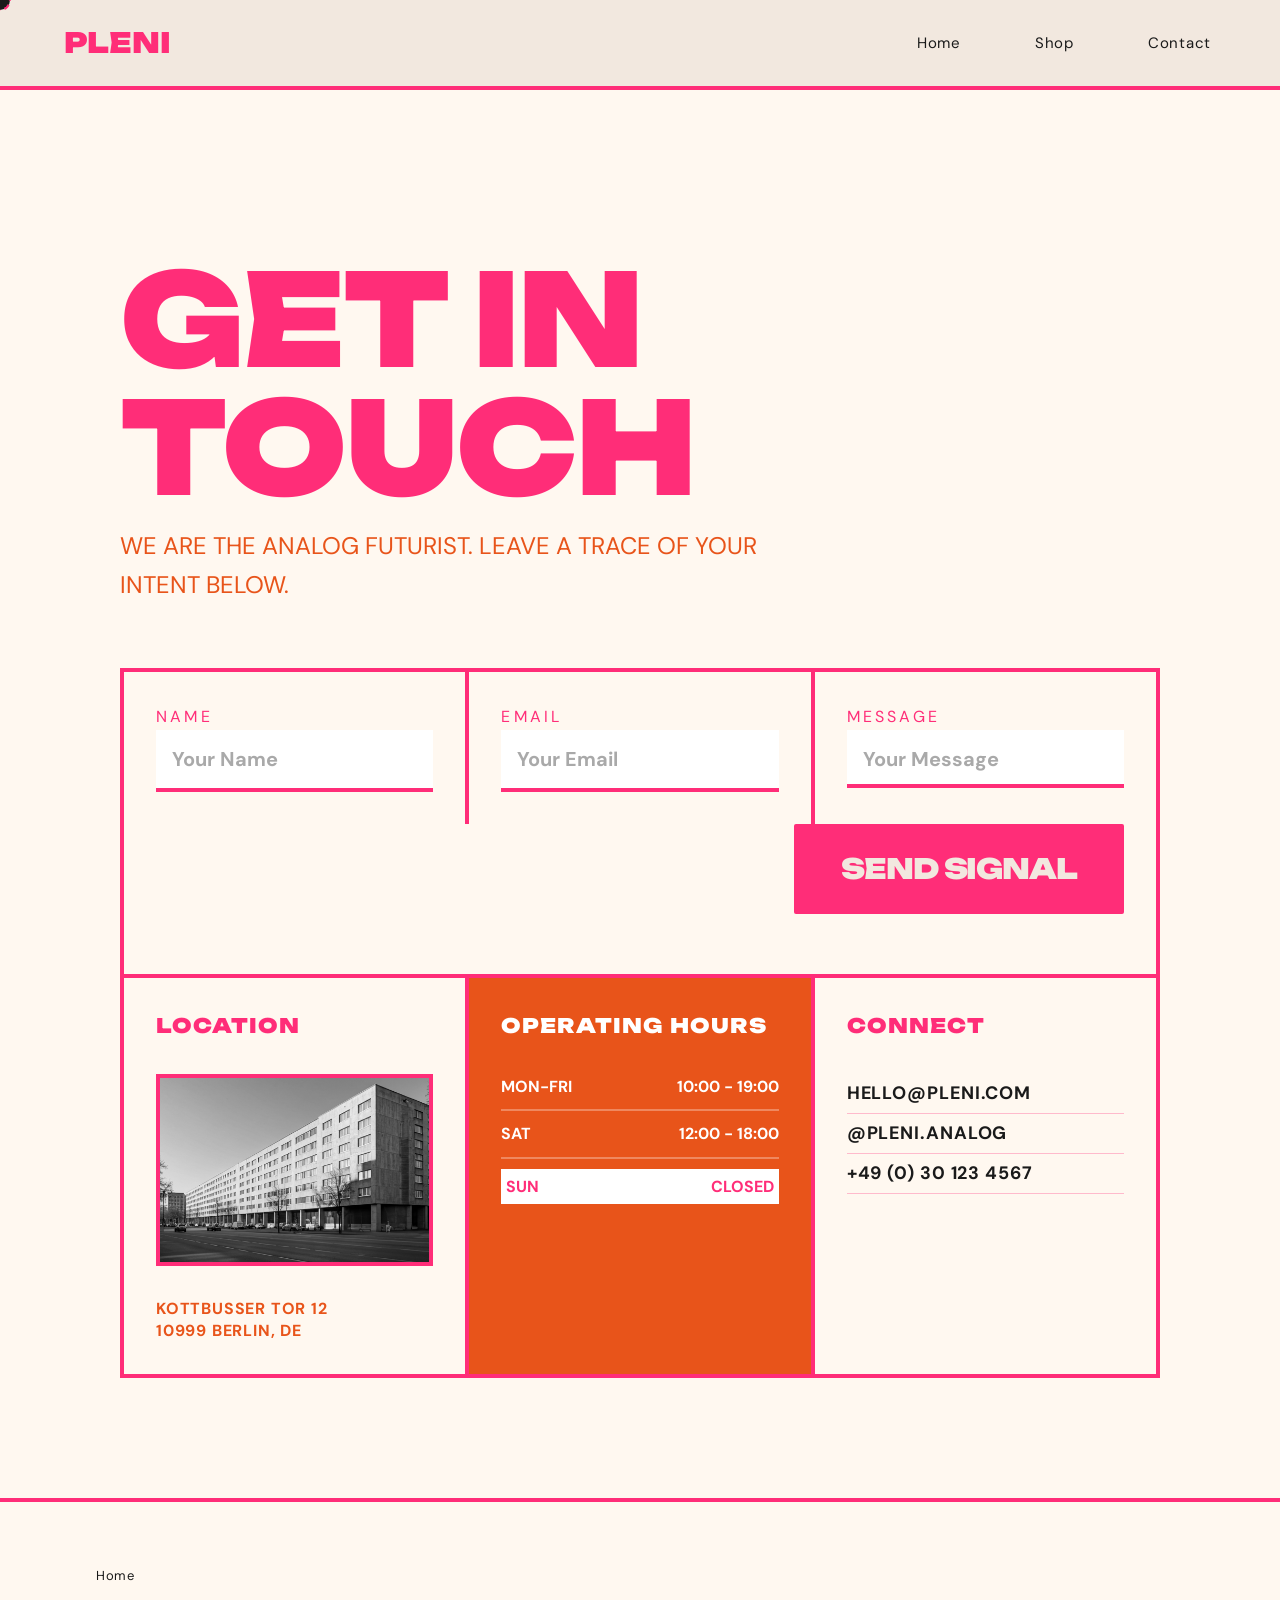
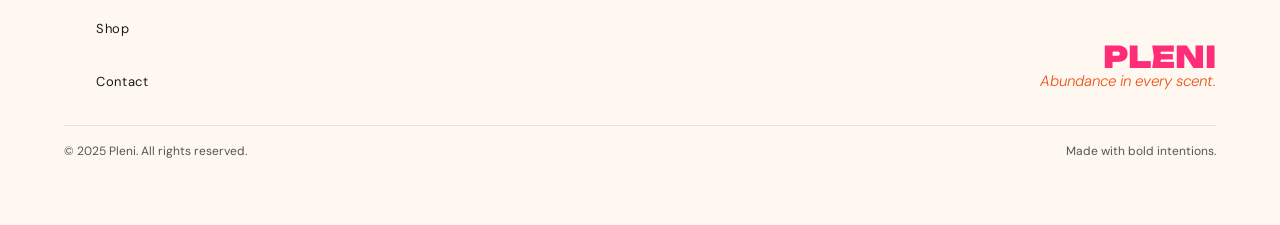
==== commit 976ed54f: "updated cursor (v2)" ====
--- a/contact.html
+++ b/contact.html
@@ -37,14 +37,14 @@
 
     <div class="cursor"></div>
 
-    <section class="contact-hero-section" data-cursor="var(--body-text)">
+    <section class="contact-hero-section">
         <div>
             <h1>GET IN <br>TOUCH</h1>
             <p>WE ARE THE ANALOG FUTURIST. LEAVE A TRACE OF YOUR INTENT BELOW.</p>
         </div>
     </section>
 
-    <section class="contact-form-section" data-cursor="var(--primary-color)">
+    <section class="contact-form-section">
         <form action="index.html">
             <div class="contact-form-input">
                 <div>
@@ -65,7 +65,7 @@
             </div>
         </form>
     </section>
-    <section class="contact-info-section" data-cursor="var(--body-text)">
+    <section class="contact-info-section">
         <div class="contact-info-container">
             <div class="contact-info-column contact-location">
                 <h2>LOCATION</h2>
--- a/styles.css
+++ b/styles.css
@@ -73,14 +73,14 @@
   width: 20px;
   height: 20px;
   border-radius: 50%;
-  border: 2px dashed var(--primary-color);
-  background: transparent; /* hollow */
+  border: none;
+  background: var(--body-text);
   position: fixed;
   pointer-events: none; 
   z-index: 9999;
   transform: translate(-50%, -50%);
-  transition: background-color 0.3s ease, border-color 0.3s ease, width 0.2s ease, height 0.2s ease;
   animation: spin 4s linear infinite;
+  transition: width 0.2s ease, height 0.2s ease;
 }
 
 @keyframes spin {
@@ -88,7 +88,26 @@
   to { transform: translate(-50%, -50%) rotate(360deg); }
 }
 
+.cursor::before {
+  content: '';
+  position: absolute;
+  top: 50%;
+  left: 50%;
+  width: 22px;
+  height: 22px;
+  border-radius: 50%;
+  border: 2px dashed var(--primary-color);
+  background: transparent;
+  transform: translate(-50%, -50%);
+  transition: width 0.2s ease, height 0.2s ease;
+}
+
 .cursor.hovering {
+  width: 12px;
+  height: 12px;
+}
+
+.cursor.hovering::before {
   width: 40px;
   height: 40px;
 }
